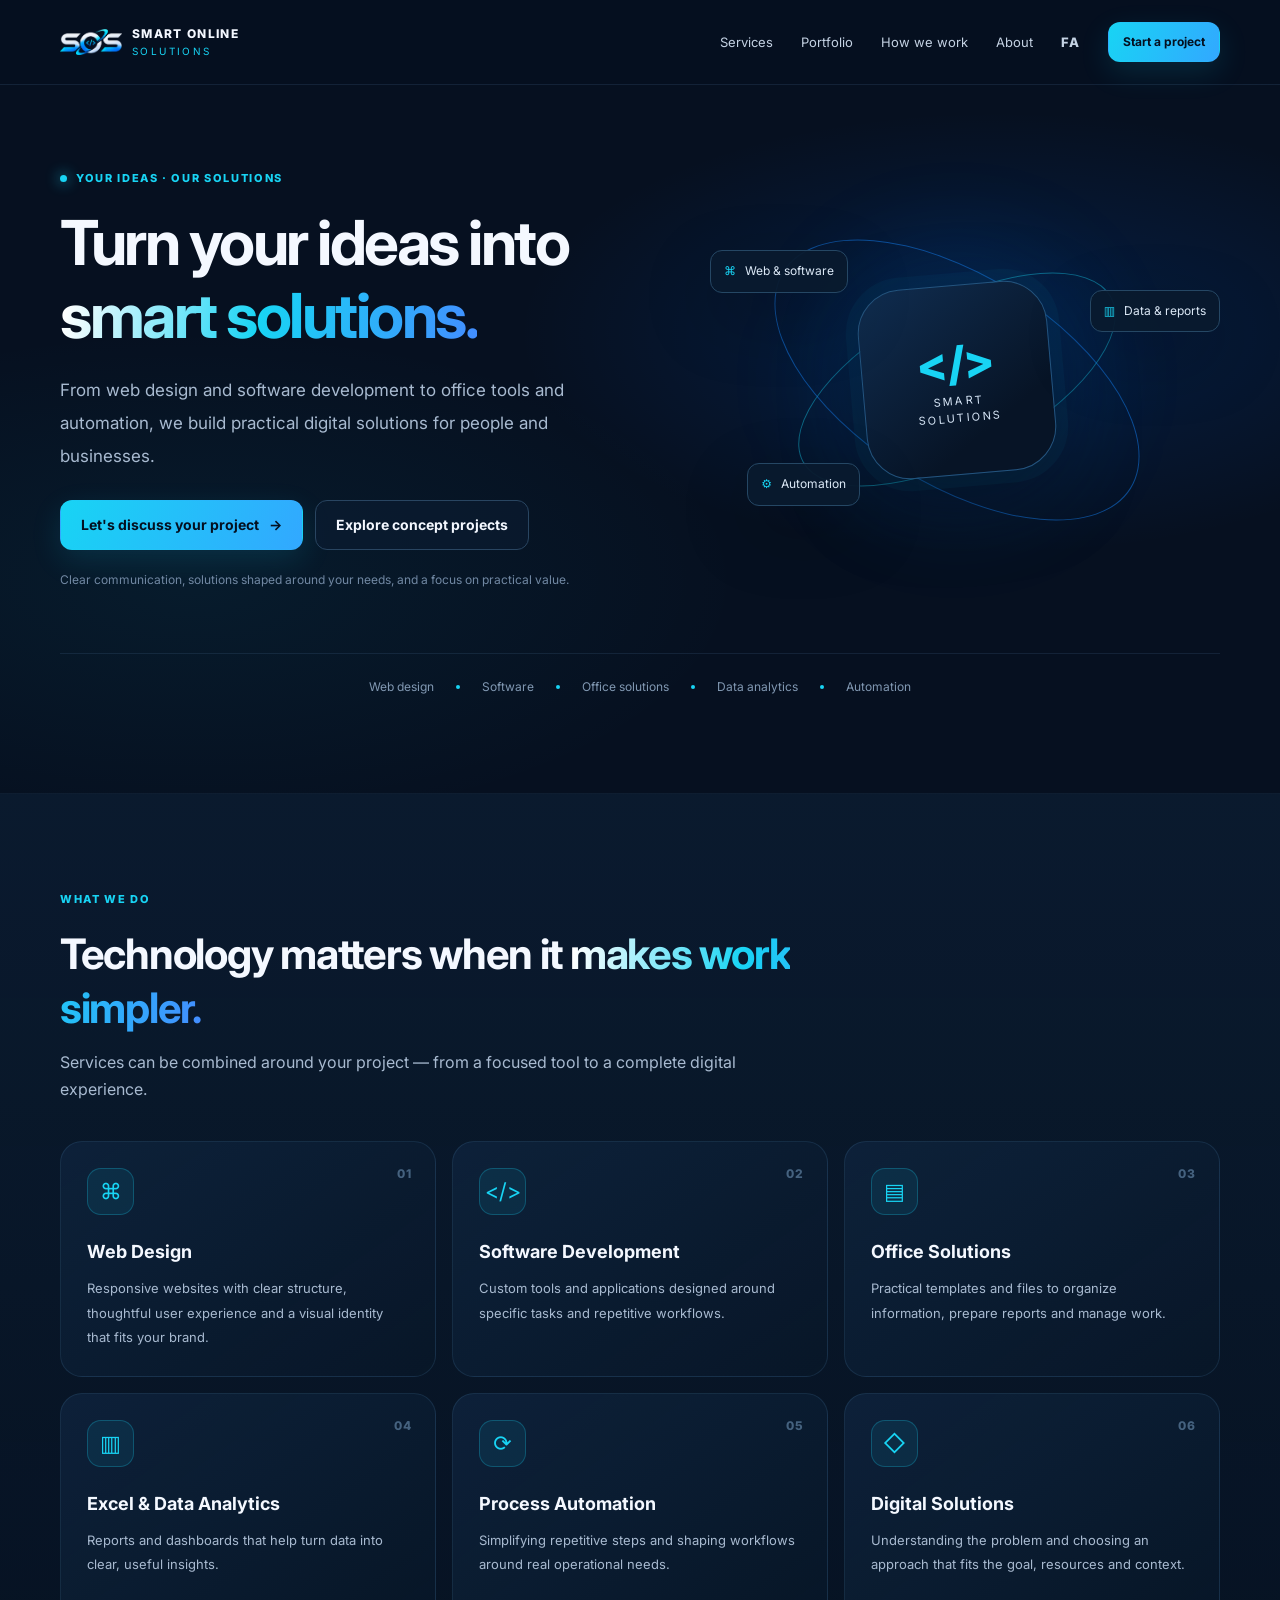
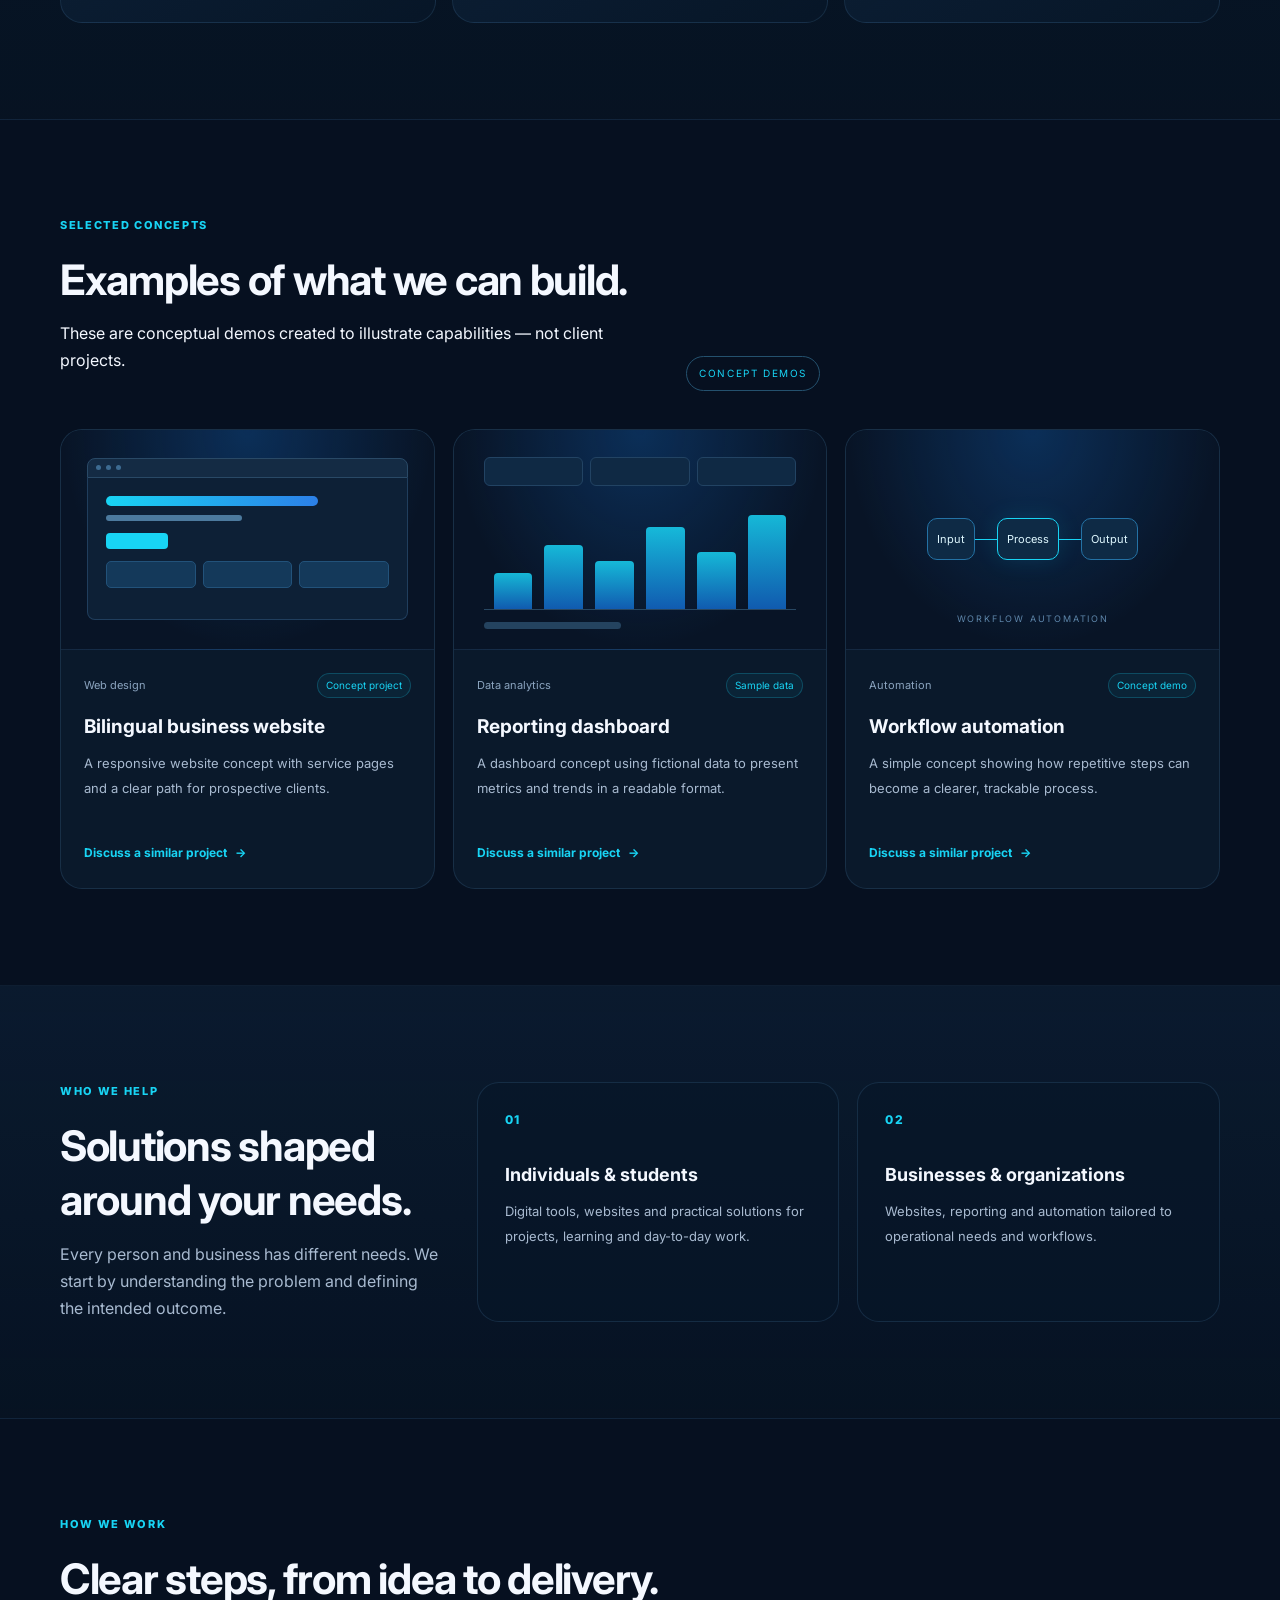
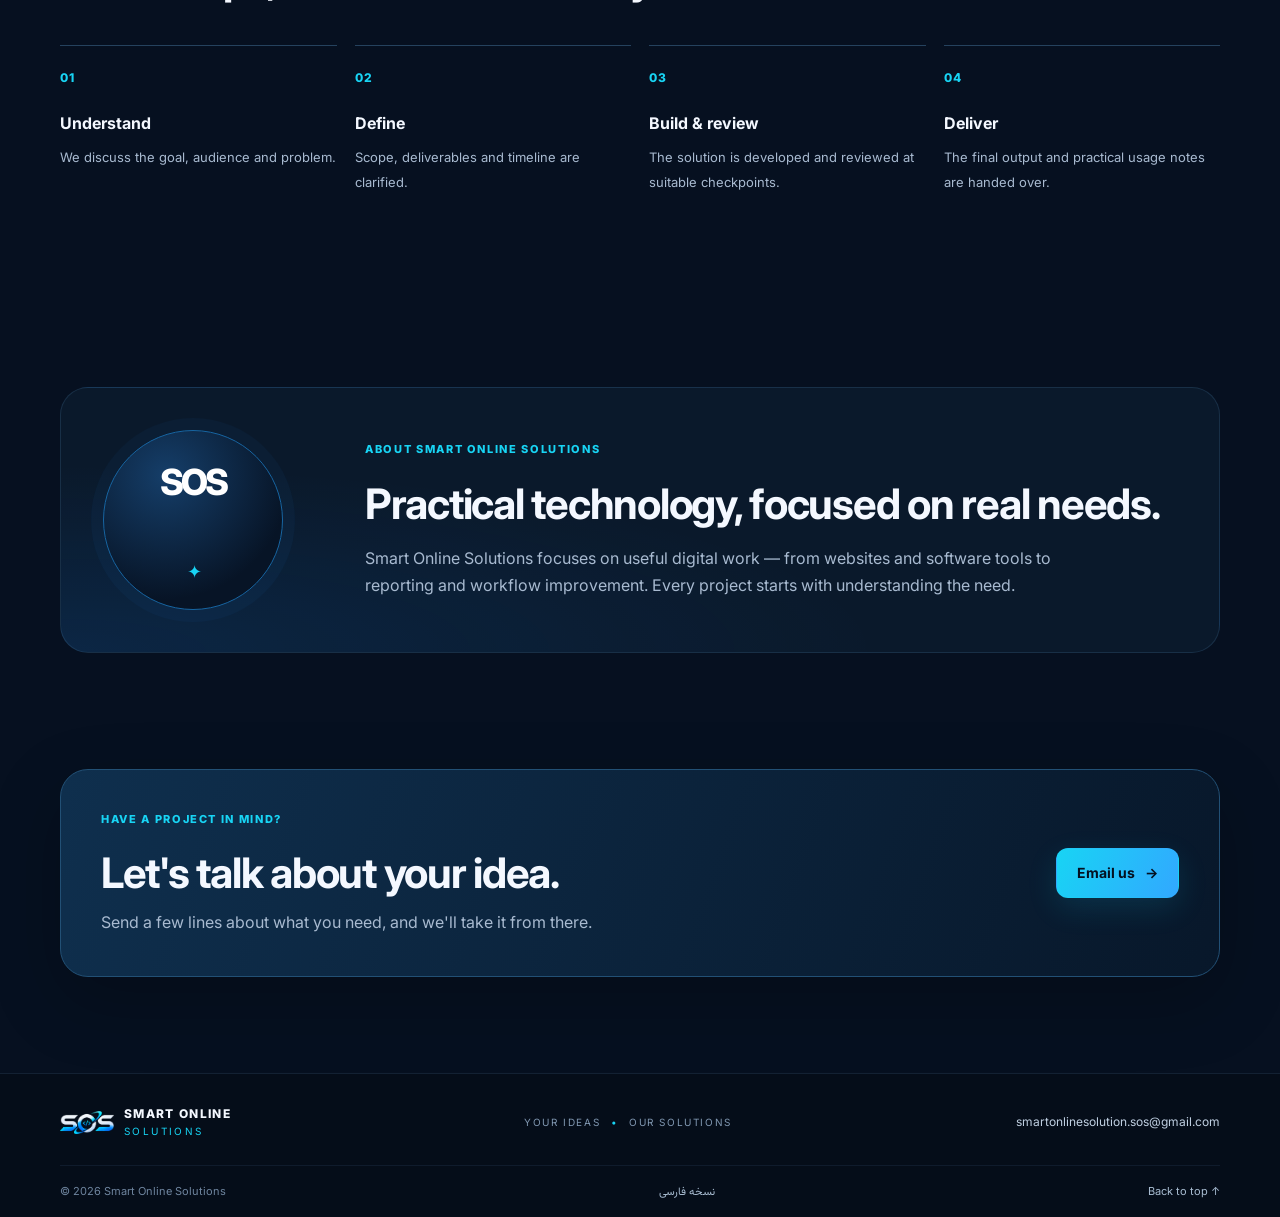
==== en/index.html @ 4737235e "Add SOS bilingual website" ====
<!doctype html>
<html lang="en" dir="ltr">
<head>
  <meta charset="utf-8">
  <meta name="viewport" content="width=device-width, initial-scale=1">
  <meta name="theme-color" content="#061020">
  <meta name="description" content="Practical digital solutions for individuals and businesses — web design, software, data reporting and automation.">
  <title>Smart Online Solutions | Practical Digital Solutions</title>
  <link rel="icon" href="../assets/icons/favicon.svg" type="image/svg+xml">
  <link rel="stylesheet" href="../css/main.css">
  <script src="../js/main.js" defer></script>
</head>
<body>
  <a class="skip-link" href="#main">Skip to main content</a>
  <header class="site-header"><div class="container nav-wrap">
    <a class="brand" href="./" aria-label="SOS home"><img src="../assets/images/sos-logo.png" alt="Smart Online Solutions logo"><span class="brand-copy"><strong>SMART ONLINE</strong><small>SOLUTIONS</small></span></a>
    <button class="menu-toggle" type="button" aria-expanded="false" aria-controls="primary-nav"><span class="menu-icon" aria-hidden="true">☰</span><span class="sr-only">Open menu</span></button>
    <nav class="primary-nav" id="primary-nav" aria-label="Main navigation"><a href="#services">Services</a><a href="#portfolio">Portfolio</a><a href="#process">How we work</a><a href="#about">About</a><a class="language-link" href="../fa/" lang="fa" dir="rtl">FA</a><a class="button button-small button-primary" href="#contact">Start a project</a></nav>
  </div></header>
  <main id="main">
    <section class="hero section-space"><div class="container hero-grid"><div class="hero-copy"><p class="eyebrow"><span class="status-dot"></span> YOUR IDEAS · OUR SOLUTIONS</p><h1>Turn your ideas into <span class="gradient-text">smart solutions.</span></h1><p class="hero-lead">From web design and software development to office tools and automation, we build practical digital solutions for people and businesses.</p><div class="hero-actions"><a class="button button-primary" href="#contact">Let's discuss your project <span aria-hidden="true">→</span></a><a class="button button-secondary" href="#portfolio">Explore concept projects</a></div><p class="hero-footnote">Clear communication, solutions shaped around your needs, and a focus on practical value.</p></div><div class="hero-visual" aria-label="Abstract technology graphic"><div class="orbit orbit-one"></div><div class="orbit orbit-two"></div><div class="visual-core"><span class="code-mark">&lt;/&gt;</span><span class="core-caption">SMART<br> SOLUTIONS</span></div><span class="floating-chip chip-web"><span>⌘</span> Web & software</span><span class="floating-chip chip-data"><span>▥</span> Data & reports</span><span class="floating-chip chip-auto"><span>⚙</span> Automation</span></div></div><div class="container trust-strip"><span>Web design</span><i></i><span>Software</span><i></i><span>Office solutions</span><i></i><span>Data analytics</span><i></i><span>Automation</span></div></section>
    <section class="section-space section-muted" id="services"><div class="container"><div class="section-heading"><p class="eyebrow">What we do</p><h2>Technology matters when it <span class="gradient-text">makes work simpler.</span></h2><p>Services can be combined around your project — from a focused tool to a complete digital experience.</p></div><div class="service-grid">
      <article class="service-card"><span class="service-icon">⌘</span><h3>Web Design</h3><p>Responsive websites with clear structure, thoughtful user experience and a visual identity that fits your brand.</p><span class="card-index">01</span></article>
      <article class="service-card"><span class="service-icon">&lt;/&gt;</span><h3>Software Development</h3><p>Custom tools and applications designed around specific tasks and repetitive workflows.</p><span class="card-index">02</span></article>
      <article class="service-card"><span class="service-icon">▤</span><h3>Office Solutions</h3><p>Practical templates and files to organize information, prepare reports and manage work.</p><span class="card-index">03</span></article>
      <article class="service-card"><span class="service-icon">▥</span><h3>Excel & Data Analytics</h3><p>Reports and dashboards that help turn data into clear, useful insights.</p><span class="card-index">04</span></article>
      <article class="service-card"><span class="service-icon">⟳</span><h3>Process Automation</h3><p>Simplifying repetitive steps and shaping workflows around real operational needs.</p><span class="card-index">05</span></article>
      <article class="service-card"><span class="service-icon">◇</span><h3>Digital Solutions</h3><p>Understanding the problem and choosing an approach that fits the goal, resources and context.</p><span class="card-index">06</span></article>
    </div></div></section>
    <section class="section-space" id="portfolio"><div class="container"><div class="section-heading heading-row"><div><p class="eyebrow">Selected concepts</p><h2>Examples of what we can build.</h2><p>These are conceptual demos created to illustrate capabilities — not client projects.</p></div><span class="demo-label">CONCEPT DEMOS</span></div><div class="portfolio-grid">
      <article class="project-card"><div class="project-art art-web"><div class="browser-bar"><b></b><b></b><b></b></div><div class="mock-layout"><span class="mock-line wide"></span><span class="mock-line"></span><div class="mock-button"></div><div class="mock-panels"><i></i><i></i><i></i></div></div></div><div class="project-info"><div class="project-meta"><span>Web design</span><span class="demo-pill">Concept project</span></div><h3>Bilingual business website</h3><p>A responsive website concept with service pages and a clear path for prospective clients.</p><a href="#contact" class="text-link">Discuss a similar project <span aria-hidden="true">→</span></a></div></article>
      <article class="project-card"><div class="project-art art-data"><div class="chart-top"><span></span><span></span><span></span></div><div class="chart-bars"><i style="height:36%"></i><i style="height:64%"></i><i style="height:48%"></i><i style="height:82%"></i><i style="height:57%"></i><i style="height:95%"></i></div><div class="chart-footer"></div></div><div class="project-info"><div class="project-meta"><span>Data analytics</span><span class="demo-pill">Sample data</span></div><h3>Reporting dashboard</h3><p>A dashboard concept using fictional data to present metrics and trends in a readable format.</p><a href="#contact" class="text-link">Discuss a similar project <span aria-hidden="true">→</span></a></div></article>
      <article class="project-card"><div class="project-art art-automation"><div class="flow-node node-a">Input</div><div class="flow-connector"></div><div class="flow-node node-b">Process</div><div class="flow-connector"></div><div class="flow-node node-c">Output</div><div class="flow-caption">WORKFLOW AUTOMATION</div></div><div class="project-info"><div class="project-meta"><span>Automation</span><span class="demo-pill">Concept demo</span></div><h3>Workflow automation</h3><p>A simple concept showing how repetitive steps can become a clearer, trackable process.</p><a href="#contact" class="text-link">Discuss a similar project <span aria-hidden="true">→</span></a></div></article>
    </div></div></section>
    <section class="section-space section-muted" id="audience"><div class="container audience-grid"><div><p class="eyebrow">Who we help</p><h2>Solutions shaped around your needs.</h2><p class="muted-copy">Every person and business has different needs. We start by understanding the problem and defining the intended outcome.</p></div><div class="audience-card"><span class="audience-number">01</span><h3>Individuals & students</h3><p>Digital tools, websites and practical solutions for projects, learning and day-to-day work.</p></div><div class="audience-card"><span class="audience-number">02</span><h3>Businesses & organizations</h3><p>Websites, reporting and automation tailored to operational needs and workflows.</p></div></div></section>
    <section class="section-space" id="process"><div class="container"><div class="section-heading"><p class="eyebrow">How we work</p><h2>Clear steps, from idea to delivery.</h2></div><div class="process-grid"><article><span>01</span><h3>Understand</h3><p>We discuss the goal, audience and problem.</p></article><article><span>02</span><h3>Define</h3><p>Scope, deliverables and timeline are clarified.</p></article><article><span>03</span><h3>Build & review</h3><p>The solution is developed and reviewed at suitable checkpoints.</p></article><article><span>04</span><h3>Deliver</h3><p>The final output and practical usage notes are handed over.</p></article></div></div></section>
    <section class="section-space about-section" id="about"><div class="container about-panel"><div class="about-mark">SOS<span>✦</span></div><div><p class="eyebrow">About Smart Online Solutions</p><h2>Practical technology, focused on real needs.</h2><p>Smart Online Solutions focuses on useful digital work — from websites and software tools to reporting and workflow improvement. Every project starts with understanding the need.</p></div></div></section>
    <section class="section-space contact-section" id="contact"><div class="container contact-panel"><div><p class="eyebrow">Have a project in mind?</p><h2>Let's talk about your idea.</h2><p>Send a few lines about what you need, and we'll take it from there.</p></div><a class="button button-primary" href="mailto:smartonlinesolution.sos@gmail.com?subject=Project%20Inquiry%20-%20Smart%20Online%20Solutions">Email us <span aria-hidden="true">→</span></a></div></section>
  </main>
  <footer class="site-footer"><div class="container footer-main"><a class="brand footer-brand" href="./"><img src="../assets/images/sos-logo.png" alt=""><span class="brand-copy"><strong>SMART ONLINE</strong><small>SOLUTIONS</small></span></a><p>YOUR IDEAS <span>•</span> OUR SOLUTIONS</p><a href="mailto:smartonlinesolution.sos@gmail.com">smartonlinesolution.sos@gmail.com</a></div><div class="container footer-bottom"><span>© <span data-year></span> Smart Online Solutions</span><a href="../fa/" lang="fa" dir="rtl">نسخه فارسی</a><a href="#main">Back to top ↑</a></div></footer>
</body>
</html>
---- css/main.css ----
@import url('https://fonts.googleapis.com/css2?family=Inter:wght@400;500;600;700;800&family=Vazirmatn:wght@400;500;600;700;800&display=swap');

:root{color-scheme:dark;--bg:#061020;--bg-soft:#09172a;--panel:#0b1c32;--panel-2:#0e223b;--line:#1c3551;--text:#f4f8ff;--muted:#a8bad0;--blue:#1687ff;--cyan:#18d4f4;--radius:22px;--container:1160px;--shadow:0 24px 70px rgba(0,0,0,.22)}
*{box-sizing:border-box}html{scroll-behavior:smooth;scroll-padding-top:92px}body{margin:0;background:var(--bg);color:var(--text);font-family:Inter,Vazirmatn,system-ui,-apple-system,BlinkMacSystemFont,"Segoe UI",sans-serif;line-height:1.7}html[lang="fa"] body,body:lang(fa){font-family:Vazirmatn,Inter,system-ui,sans-serif}a{color:inherit;text-decoration:none}button,a{-webkit-tap-highlight-color:transparent}button{font:inherit}.container{width:min(var(--container),calc(100% - 44px));margin-inline:auto}.section-space{padding-block:96px}.section-muted{background:linear-gradient(180deg,rgba(12,31,53,.68),rgba(7,20,36,.58));border-block:1px solid rgba(65,111,153,.12)}.skip-link{position:absolute;top:-100px;inset-inline-start:12px;background:var(--cyan);color:#061020;padding:10px 14px;border-radius:8px;z-index:99}.skip-link:focus{top:12px}.sr-only{position:absolute;width:1px;height:1px;padding:0;margin:-1px;overflow:hidden;clip:rect(0,0,0,0);white-space:nowrap;border:0}
.site-header{position:sticky;top:0;z-index:50;background:rgba(6,16,32,.86);backdrop-filter:blur(18px);border-bottom:1px solid rgba(100,149,196,.15)}.nav-wrap{min-height:84px;display:flex;align-items:center;justify-content:space-between;gap:24px}.brand{display:flex;align-items:center;gap:10px;min-width:180px}.brand img{width:62px;height:42px;object-fit:contain}.brand-copy{display:flex;flex-direction:column;line-height:1.2;letter-spacing:.11em;font-size:12px}.brand-copy strong{font-weight:800}.brand-copy small{color:var(--cyan);font-size:10px;letter-spacing:.24em;margin-top:4px}.primary-nav{display:flex;align-items:center;gap:clamp(14px,2.2vw,28px);font-size:13px;color:#c4d2e3}.primary-nav>a:not(.button):hover,.footer-bottom a:hover{color:var(--cyan)}.language-link{font-weight:800;letter-spacing:.08em}.menu-toggle{display:none;background:transparent;color:var(--cyan);border:1px solid var(--line);border-radius:10px;padding:8px 12px;cursor:pointer}.button{display:inline-flex;align-items:center;justify-content:center;gap:10px;min-height:48px;padding:12px 20px;border-radius:12px;font-weight:700;font-size:14px;border:1px solid transparent;transition:transform .2s ease,border-color .2s ease,background .2s ease;cursor:pointer}.button:hover{transform:translateY(-2px)}.button-primary{background:linear-gradient(115deg,var(--cyan),#32a8ff);color:#041020;box-shadow:0 10px 30px rgba(24,212,244,.13)}.button-secondary{border-color:#294561;background:rgba(11,28,50,.58);color:var(--text)}.button-secondary:hover{border-color:var(--cyan)}.button-small{min-height:39px;padding:9px 14px;font-size:12px}
.hero{position:relative;overflow:hidden;padding-top:84px;background:radial-gradient(ellipse at 78% 35%,rgba(0,105,255,.16),transparent 34%),radial-gradient(ellipse at 15% 70%,rgba(24,212,244,.06),transparent 36%)}.hero-grid{display:grid;grid-template-columns:1.05fr .95fr;align-items:center;gap:54px;min-height:420px}.hero-copy{position:relative;z-index:2}.eyebrow{display:flex;align-items:center;gap:9px;color:var(--cyan);font-size:11px;font-weight:800;letter-spacing:.15em;text-transform:uppercase;margin:0 0 18px}.status-dot{width:7px;height:7px;border-radius:50%;background:var(--cyan);box-shadow:0 0 14px var(--cyan)}h1,h2,h3,p{margin-top:0}h1{font-size:clamp(36px,5vw,62px);line-height:1.18;letter-spacing:-.04em;margin-bottom:22px;max-width:720px}html[lang="fa"] h1,html[lang="fa"] h2,html[lang="fa"] h3{letter-spacing:0;line-height:1.5}.gradient-text{background:linear-gradient(100deg,#fff 2%,var(--cyan) 48%,#438dff 100%);-webkit-background-clip:text;background-clip:text;color:transparent}.hero-lead{font-size:17px;line-height:1.95;color:var(--muted);max-width:610px;margin-bottom:27px}.hero-actions{display:flex;flex-wrap:wrap;gap:12px}.hero-footnote{font-size:12px;color:#7188a3;margin:20px 0 0}.hero-visual{min-height:360px;position:relative;display:grid;place-items:center;isolation:isolate}.hero-visual:before{content:"";position:absolute;width:270px;height:270px;border-radius:50%;background:rgba(0,124,255,.12);filter:blur(45px);z-index:-1}.orbit{position:absolute;border:1px solid rgba(24,212,244,.42);border-radius:50%;transform:rotate(-28deg)}.orbit-one{width:350px;height:155px}.orbit-two{width:410px;height:210px;transform:rotate(32deg);border-color:rgba(22,135,255,.48)}.visual-core{width:190px;height:190px;border-radius:44px;display:flex;flex-direction:column;align-items:center;justify-content:center;background:linear-gradient(145deg,#102d50,#071426 72%);border:1px solid #24547d;box-shadow:0 0 0 12px rgba(24,212,244,.035),0 25px 80px rgba(0,0,0,.4);transform:rotate(-5deg)}.code-mark{font-size:46px;font-weight:800;color:var(--cyan);line-height:1.3}.core-caption{font-size:11px;text-align:center;letter-spacing:.22em;color:#d8e7f8;line-height:1.5}.floating-chip{position:absolute;padding:10px 13px;background:rgba(9,26,46,.94);border:1px solid #254764;border-radius:12px;color:#dce9f7;font-size:12px;box-shadow:var(--shadow)}.floating-chip span{color:var(--cyan);margin-inline-end:6px}.chip-web{top:14%;inset-inline-start:3%}.chip-data{top:25%;inset-inline-end:0}.chip-auto{bottom:15%;inset-inline-start:10%}.trust-strip{display:flex;align-items:center;justify-content:center;gap:22px;flex-wrap:wrap;margin-top:62px;padding-top:23px;border-top:1px solid rgba(89,132,176,.16);color:#8198b2;font-size:12px}.trust-strip i{width:4px;height:4px;border-radius:50%;background:var(--cyan)}
.section-heading{max-width:760px;margin-bottom:38px}.section-heading h2,.audience-grid h2,.about-panel h2,.contact-panel h2{font-size:clamp(27px,3.5vw,42px);line-height:1.3;letter-spacing:-.03em;margin-bottom:13px}.section-heading>p:not(.eyebrow),.muted-copy{color:var(--muted);max-width:680px;margin-bottom:0}.heading-row{display:flex;justify-content:space-between;align-items:end;gap:24px}.demo-label{font-size:10px;letter-spacing:.16em;color:var(--cyan);border:1px solid #24516e;border-radius:99px;padding:8px 12px;white-space:nowrap}.service-grid{display:grid;grid-template-columns:repeat(3,minmax(0,1fr));gap:16px}.service-card{position:relative;min-height:230px;padding:26px;background:linear-gradient(145deg,rgba(14,34,59,.92),rgba(8,23,40,.86));border:1px solid rgba(65,111,153,.23);border-radius:var(--radius);overflow:hidden;transition:transform .2s ease,border-color .2s ease}.service-card:hover,.project-card:hover{transform:translateY(-4px);border-color:rgba(24,212,244,.52)}.service-icon{display:grid;place-items:center;width:47px;height:47px;border-radius:14px;background:rgba(24,212,244,.08);border:1px solid rgba(24,212,244,.25);color:var(--cyan);font-size:22px;margin-bottom:22px}.service-card h3,.project-info h3,.audience-card h3,.process-grid h3{font-size:18px;margin-bottom:8px}.service-card p,.project-info p,.audience-card p,.process-grid p{color:var(--muted);font-size:13px;line-height:1.9;margin-bottom:0}.card-index{position:absolute;top:22px;inset-inline-end:23px;color:#45627f;font-size:12px;font-weight:800;letter-spacing:.1em}
.portfolio-grid{display:grid;grid-template-columns:repeat(3,minmax(0,1fr));gap:18px}.project-card{overflow:hidden;border-radius:var(--radius);background:#0a192b;border:1px solid rgba(65,111,153,.25);transition:transform .2s ease,border-color .2s ease}.project-art{height:220px;position:relative;overflow:hidden;background:radial-gradient(ellipse at 50% 0%,rgba(22,135,255,.23),transparent 70%),#081426;border-bottom:1px solid rgba(65,111,153,.22)}.art-web{padding:28px 26px}.browser-bar{height:20px;background:#142b44;border:1px solid #294966;border-radius:8px 8px 0 0;display:flex;align-items:center;gap:5px;padding-inline:8px}.browser-bar b{width:5px;height:5px;background:#3d6b91;border-radius:50%}.mock-layout{padding:18px;background:#0d2036;border:1px solid #203e5d;border-top:0;border-radius:0 0 8px 8px;height:142px}.mock-line{display:block;width:48%;height:6px;background:#4c7a9e;border-radius:8px;margin-bottom:9px}.mock-line.wide{width:75%;height:10px;background:linear-gradient(90deg,var(--cyan),#2c80e8)}.mock-button{width:62px;height:16px;border-radius:4px;background:var(--cyan);margin-top:12px}.mock-panels{display:flex;gap:7px;margin-top:12px}.mock-panels i{height:27px;flex:1;background:#14395a;border:1px solid #22527a;border-radius:5px}.art-data{padding:27px 30px}.chart-top{display:flex;gap:7px}.chart-top span{height:29px;flex:1;border-radius:6px;border:1px solid #224363;background:#0f2944}.chart-bars{height:112px;display:flex;align-items:end;gap:12px;border-bottom:1px solid #284762;padding:12px 10px 0;margin-top:12px}.chart-bars i{flex:1;min-width:8px;border-radius:4px 4px 0 0;background:linear-gradient(180deg,var(--cyan),#1267c7);opacity:.85}.chart-footer{height:7px;width:44%;background:#24435f;border-radius:5px;margin-top:12px}.art-automation{display:flex;align-items:center;justify-content:center;padding:20px;gap:0}.flow-node{position:relative;z-index:1;border:1px solid #2472a5;background:#0e2a45;color:#dff8ff;border-radius:10px;padding:11px 9px;font-size:11px}.node-b{border-color:var(--cyan);box-shadow:0 0 25px rgba(24,212,244,.12)}.flow-connector{height:1px;width:22px;background:var(--cyan)}.flow-caption{position:absolute;bottom:22px;left:0;right:0;text-align:center;font-size:9px;letter-spacing:.2em;color:#5e86aa}.project-info{padding:23px}.project-meta{display:flex;align-items:center;justify-content:space-between;gap:8px;flex-wrap:wrap;color:#8ba4bf;font-size:11px;margin-bottom:13px}.demo-pill{color:var(--cyan);border:1px solid rgba(24,212,244,.22);background:rgba(24,212,244,.06);border-radius:99px;padding:3px 8px;font-size:10px}.project-info h3{font-size:19px}.project-info p{min-height:74px}.text-link{display:inline-flex;align-items:center;gap:8px;color:var(--cyan);font-size:12px;font-weight:700;margin-top:18px}.text-link:hover{color:white}
.audience-grid{display:grid;grid-template-columns:1.1fr 1fr 1fr;gap:18px;align-items:stretch}.audience-grid>div:first-child{padding-inline-end:20px}.audience-card{padding:27px;border:1px solid rgba(65,111,153,.25);border-radius:var(--radius);background:rgba(8,23,40,.6)}.audience-number{color:var(--cyan);font-size:12px;font-weight:800;letter-spacing:.12em;display:block;margin-bottom:30px}.process-grid{display:grid;grid-template-columns:repeat(4,minmax(0,1fr));gap:18px}.process-grid article{border-top:1px solid #25425e;padding-top:22px}.process-grid article>span{color:var(--cyan);font-size:12px;font-weight:800;letter-spacing:.1em;display:block;margin-bottom:22px}.process-grid h3{font-size:16px}.about-panel{display:grid;grid-template-columns:220px 1fr;align-items:center;gap:42px;padding:42px;border:1px solid rgba(65,111,153,.25);border-radius:28px;background:radial-gradient(ellipse at 0% 100%,rgba(22,135,255,.12),transparent 50%),#0a192b}.about-mark{display:grid;place-items:center;width:180px;height:180px;border-radius:50%;border:1px solid #1765a2;background:radial-gradient(circle at 35% 25%,#153e69,#071426 70%);font-size:36px;font-weight:800;letter-spacing:-.08em;color:white;box-shadow:0 0 0 12px rgba(22,135,255,.045)}.about-mark span{color:var(--cyan);font-size:18px;vertical-align:top}.about-panel p:last-child{color:var(--muted);max-width:740px;margin-bottom:0}.contact-section{padding-top:20px}.contact-panel{display:flex;align-items:center;justify-content:space-between;gap:30px;padding:40px;border-radius:28px;background:linear-gradient(110deg,rgba(15,48,78,.98),rgba(8,24,42,.98));border:1px solid #225075;box-shadow:var(--shadow)}.contact-panel h2{margin-bottom:8px}.contact-panel p:last-child{color:var(--muted);margin-bottom:0}.site-footer{border-top:1px solid rgba(89,132,176,.17);padding-top:30px;background:#050d19}.footer-main,.footer-bottom{display:flex;align-items:center;justify-content:space-between;gap:20px}.footer-main{padding-bottom:25px}.footer-brand img{width:54px;height:36px}.footer-main>p{font-size:10px;letter-spacing:.16em;color:#8198b2;margin:0}.footer-main>p span{color:var(--cyan);padding-inline:6px}.footer-main>a:last-child{font-size:12px;color:#c0d0e2}.footer-bottom{border-top:1px solid rgba(89,132,176,.12);padding-block:16px;color:#6f859f;font-size:11px}.footer-bottom a{color:#a9bdd2}.language-gate{min-height:100vh;display:grid;place-items:center;background:radial-gradient(ellipse at 50% 25%,rgba(0,102,255,.17),transparent 40%),var(--bg);padding:30px}.gate-shell{width:min(620px,100%);text-align:center}.gate-logo{width:min(430px,90%);height:auto;object-fit:contain}.gate-shell .eyebrow{justify-content:center;margin-top:24px}.gate-shell h1{font-size:clamp(32px,5vw,48px);margin-inline:auto}.gate-intro{color:var(--muted);max-width:500px;margin:0 auto 28px}.language-options{display:flex;justify-content:center;gap:12px;flex-wrap:wrap}.small-note{margin-top:40px;font-size:11px;color:#6f859f}
@media(max-width:900px){.primary-nav{gap:14px}.primary-nav>a:not(.button){font-size:12px}.hero-grid{gap:24px}.hero-visual{transform:scale(.92)}.service-grid,.portfolio-grid{grid-template-columns:repeat(2,minmax(0,1fr))}.audience-grid{grid-template-columns:1fr 1fr}.audience-grid>div:first-child{grid-column:1/-1}.process-grid{grid-template-columns:repeat(2,minmax(0,1fr))}}
@media(max-width:720px){.container{width:min(var(--container),calc(100% - 32px))}.section-space{padding-block:68px}.nav-wrap{min-height:72px}.brand img{width:52px;height:36px}.brand-copy{font-size:10px}.menu-toggle{display:block}.primary-nav{display:none;position:absolute;top:calc(100% + 1px);inset-inline:0;flex-direction:column;align-items:stretch;gap:0;padding:10px 16px 18px;background:rgba(6,16,32,.98);border-bottom:1px solid var(--line)}.primary-nav.is-open{display:flex}.primary-nav>a:not(.button){padding:12px 8px;font-size:14px}.primary-nav .button{margin-top:8px}.hero{padding-top:60px}.hero-grid{grid-template-columns:1fr;gap:18px}.hero-copy{text-align:center}.hero-copy .eyebrow,.hero-actions{justify-content:center}.hero-lead{font-size:15px;margin-inline:auto}.hero-footnote{line-height:1.9}.hero-visual{min-height:300px;transform:scale(.9);margin-block:-5px}.orbit-one{width:300px}.orbit-two{width:340px}.trust-strip{gap:12px;margin-top:30px;font-size:10px}.heading-row{align-items:start;flex-direction:column}.service-grid,.portfolio-grid{grid-template-columns:1fr}.service-card{min-height:unset}.project-art{height:210px}.project-info p{min-height:unset}.audience-grid{grid-template-columns:1fr}.audience-grid>div:first-child{grid-column:auto;padding:0}.audience-number{margin-bottom:16px}.process-grid{grid-template-columns:1fr 1fr;gap:24px 16px}.about-panel{grid-template-columns:1fr;padding:28px;gap:24px}.about-mark{width:130px;height:130px;font-size:29px}.contact-panel{align-items:flex-start;flex-direction:column;padding:28px}.footer-main,.footer-bottom{align-items:flex-start;flex-direction:column}.footer-main>p{margin:0}.footer-bottom{gap:10px}.gate-shell h1{font-size:34px}}
@media(max-width:400px){.hero-actions{flex-direction:column}.hero-actions .button{width:100%}.process-grid{grid-template-columns:1fr}.floating-chip{font-size:10px;padding:8px 9px}.chip-data{inset-inline-end:-5px}.chip-web{inset-inline-start:-5px}}
@media(prefers-reduced-motion:reduce){html{scroll-behavior:auto}*,*::before,*::after{transition:none!important;animation:none!important}}
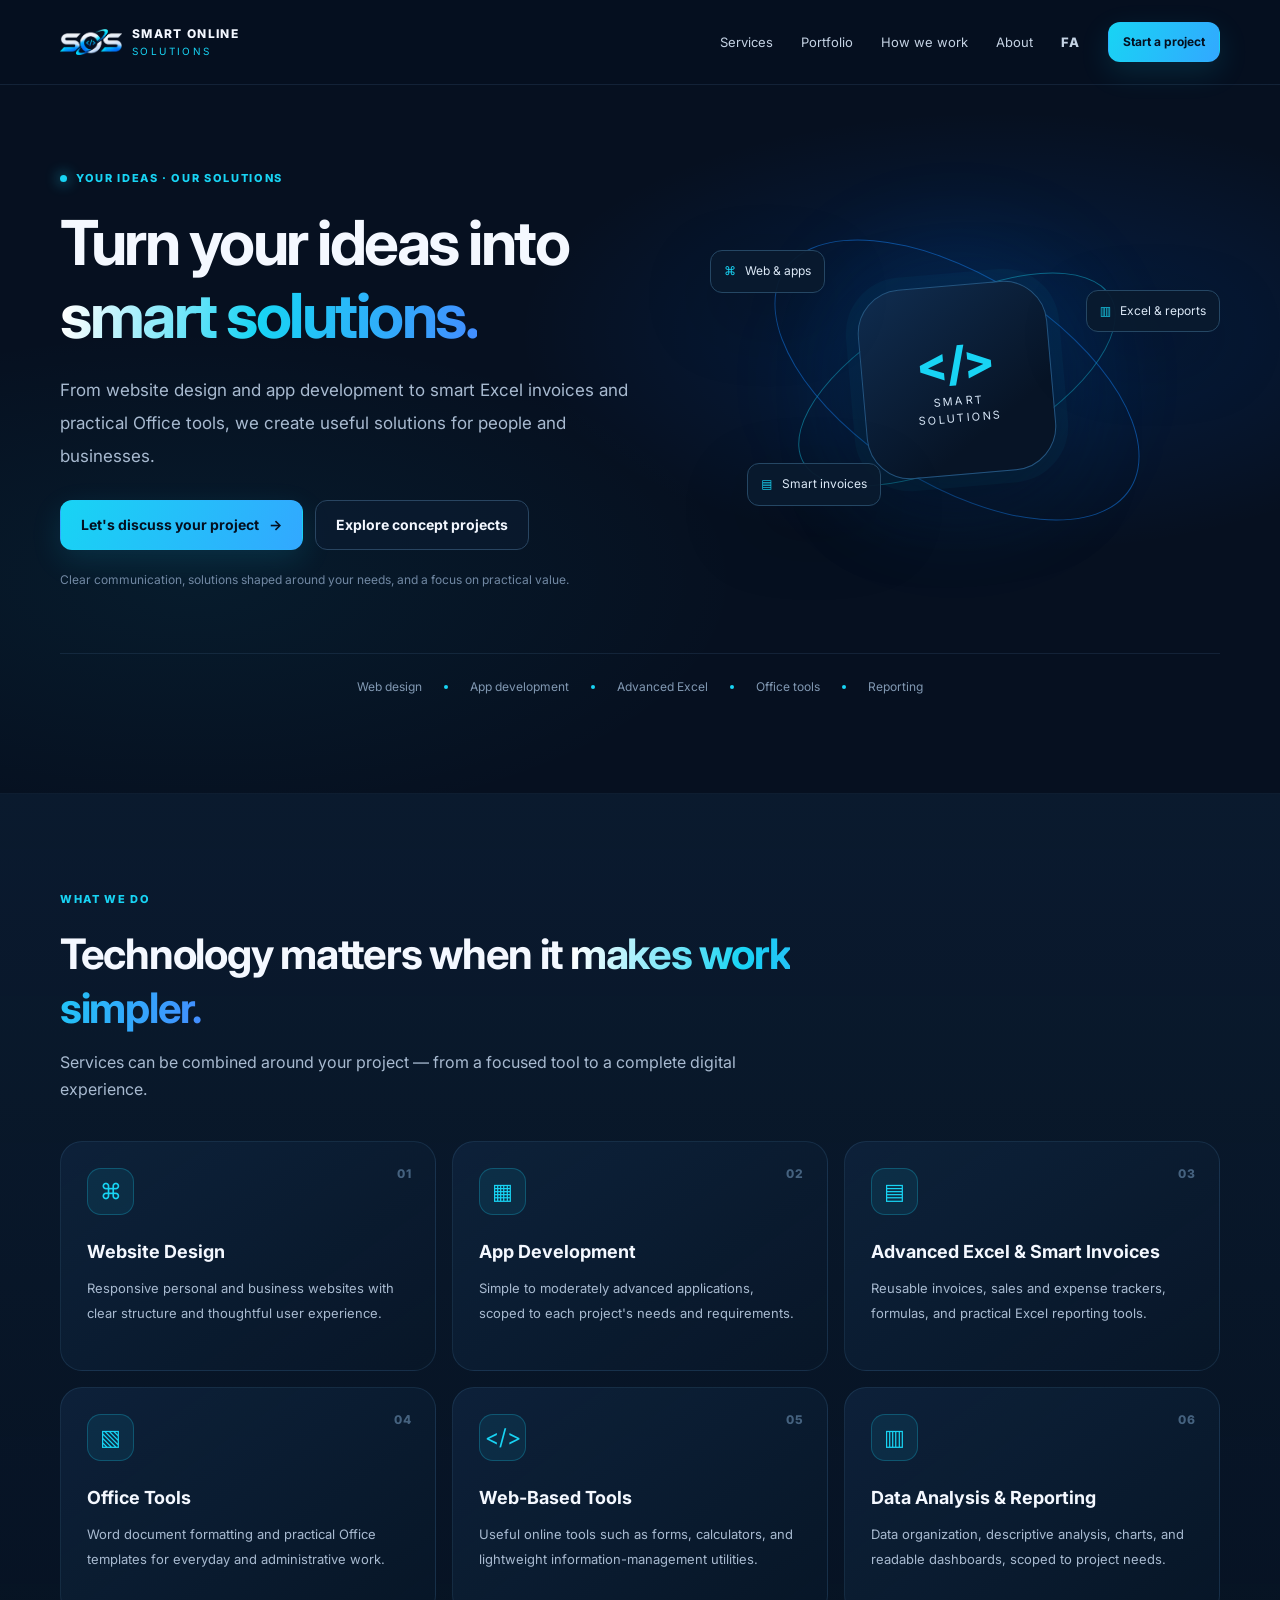
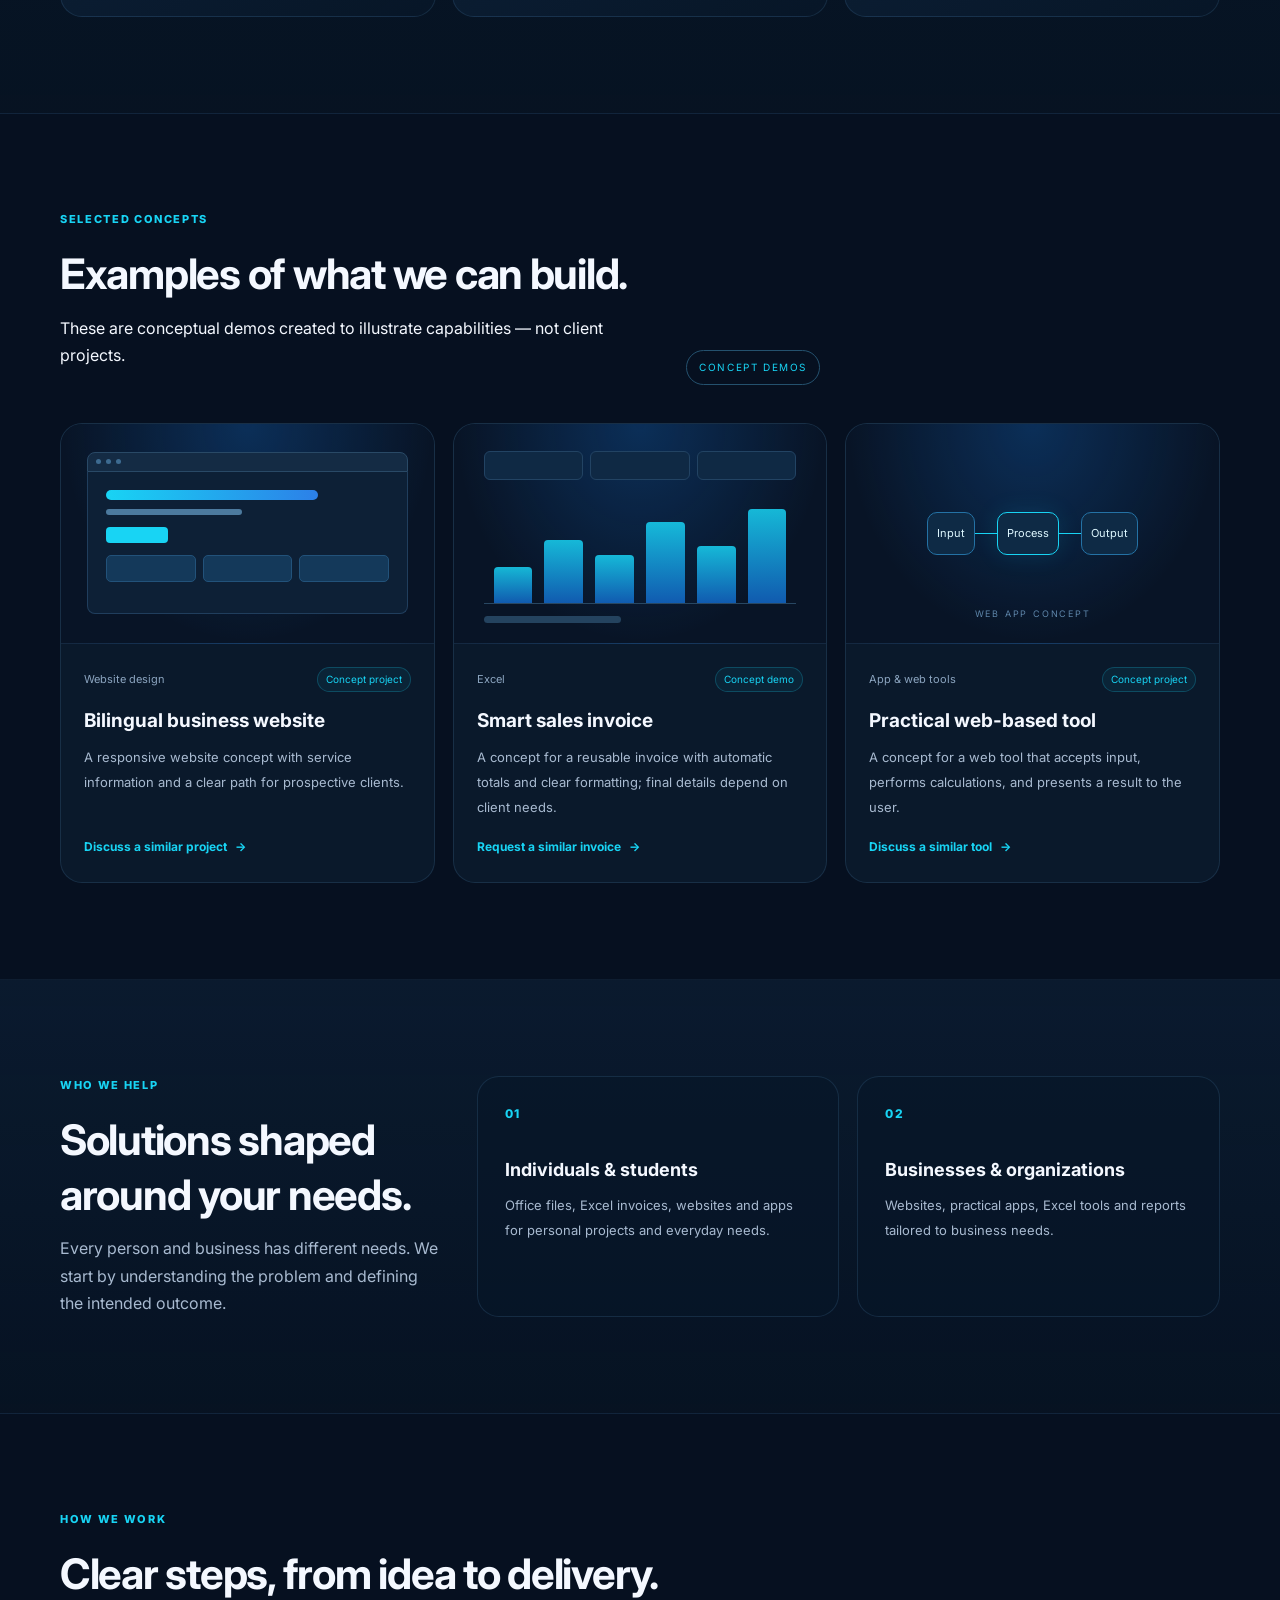
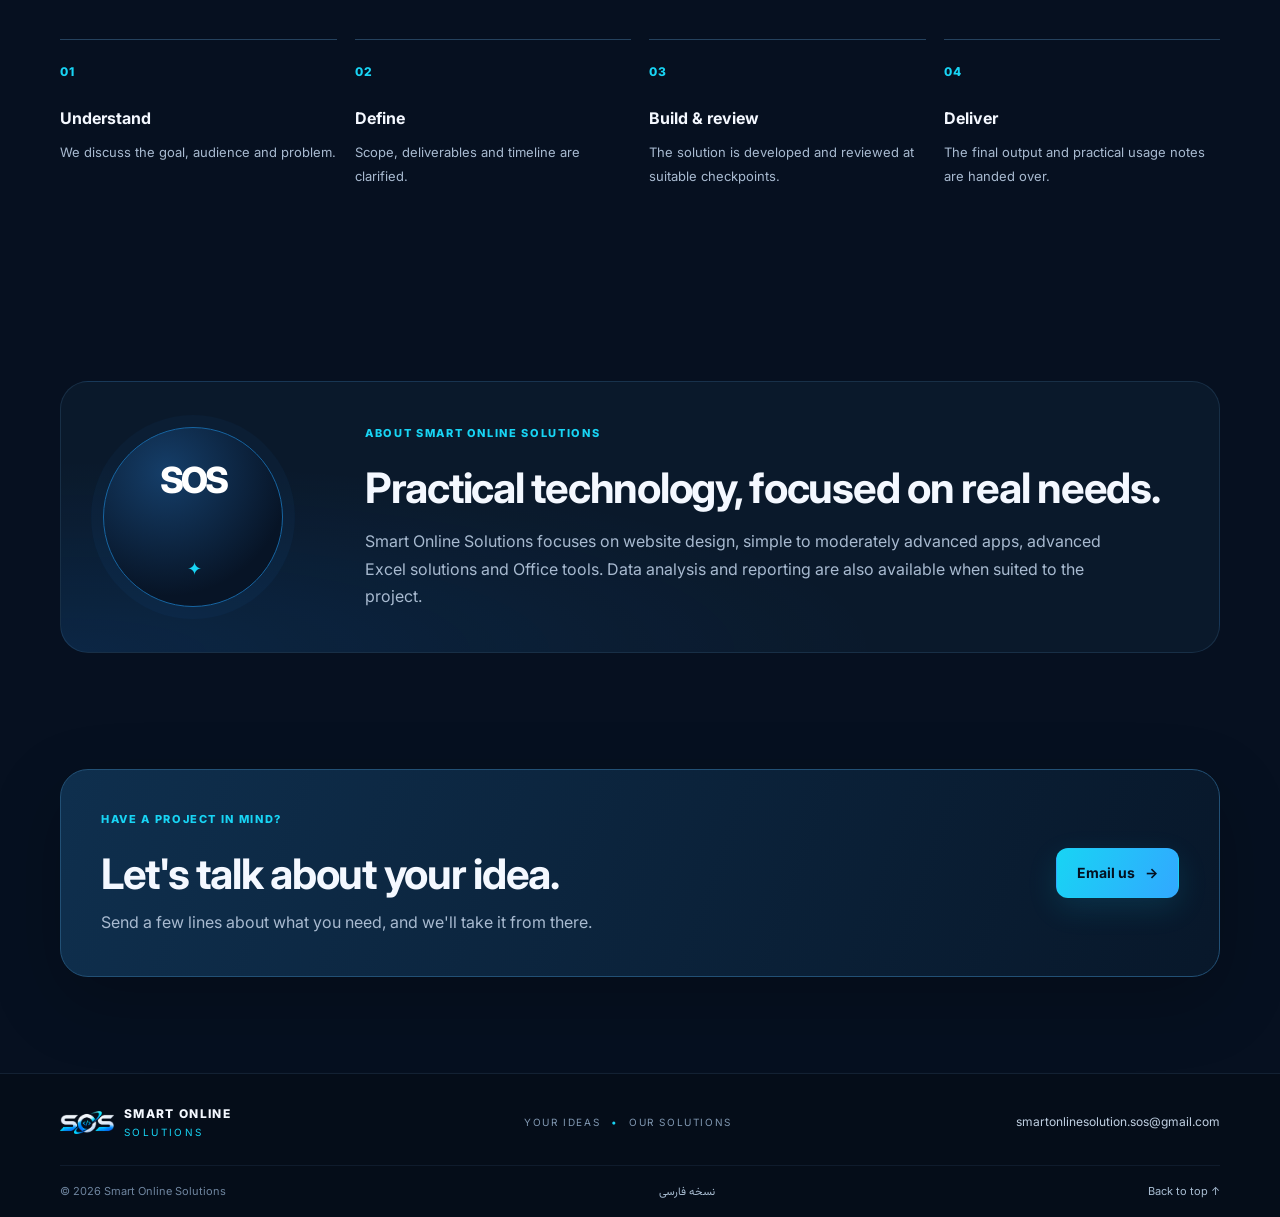
==== commit cacdf485: "Add SOS bilingual website" ====
--- a/en/index.html
+++ b/en/index.html
@@ -18,23 +18,25 @@
     <nav class="primary-nav" id="primary-nav" aria-label="Main navigation"><a href="#services">Services</a><a href="#portfolio">Portfolio</a><a href="#process">How we work</a><a href="#about">About</a><a class="language-link" href="../fa/" lang="fa" dir="rtl">FA</a><a class="button button-small button-primary" href="#contact">Start a project</a></nav>
   </div></header>
   <main id="main">
-    <section class="hero section-space"><div class="container hero-grid"><div class="hero-copy"><p class="eyebrow"><span class="status-dot"></span> YOUR IDEAS · OUR SOLUTIONS</p><h1>Turn your ideas into <span class="gradient-text">smart solutions.</span></h1><p class="hero-lead">From web design and software development to office tools and automation, we build practical digital solutions for people and businesses.</p><div class="hero-actions"><a class="button button-primary" href="#contact">Let's discuss your project <span aria-hidden="true">→</span></a><a class="button button-secondary" href="#portfolio">Explore concept projects</a></div><p class="hero-footnote">Clear communication, solutions shaped around your needs, and a focus on practical value.</p></div><div class="hero-visual" aria-label="Abstract technology graphic"><div class="orbit orbit-one"></div><div class="orbit orbit-two"></div><div class="visual-core"><span class="code-mark">&lt;/&gt;</span><span class="core-caption">SMART<br> SOLUTIONS</span></div><span class="floating-chip chip-web"><span>⌘</span> Web & software</span><span class="floating-chip chip-data"><span>▥</span> Data & reports</span><span class="floating-chip chip-auto"><span>⚙</span> Automation</span></div></div><div class="container trust-strip"><span>Web design</span><i></i><span>Software</span><i></i><span>Office solutions</span><i></i><span>Data analytics</span><i></i><span>Automation</span></div></section>
+    <section class="hero section-space"><div class="container hero-grid"><div class="hero-copy"><p class="eyebrow"><span class="status-dot"></span> YOUR IDEAS · OUR SOLUTIONS</p><h1>Turn your ideas into <span class="gradient-text">smart solutions.</span></h1><p class="hero-lead">From website design and app development to smart Excel invoices and practical Office tools, we create useful solutions for people and businesses.</p><div class="hero-actions"><a class="button button-primary" href="#contact">Let's discuss your project <span aria-hidden="true">→</span></a><a class="button button-secondary" href="#portfolio">Explore concept projects</a></div><p class="hero-footnote">Clear communication, solutions shaped around your needs, and a focus on practical value.</p></div><div class="hero-visual" aria-label="Abstract technology graphic"><div class="orbit orbit-one"></div><div class="orbit orbit-two"></div><div class="visual-core"><span class="code-mark">&lt;/&gt;</span><span class="core-caption">SMART<br> SOLUTIONS</span></div><span class="floating-chip chip-web"><span>⌘</span> Web & apps</span><span class="floating-chip chip-data"><span>▥</span> Excel & reports</span><span class="floating-chip chip-auto"><span>▤</span> Smart invoices</span></div></div><div class="container trust-strip"><span>Web design</span><i></i><span>App development</span><i></i><span>Advanced Excel</span><i></i><span>Office tools</span><i></i><span>Reporting</span></div></section>
     <section class="section-space section-muted" id="services"><div class="container"><div class="section-heading"><p class="eyebrow">What we do</p><h2>Technology matters when it <span class="gradient-text">makes work simpler.</span></h2><p>Services can be combined around your project — from a focused tool to a complete digital experience.</p></div><div class="service-grid">
-      <article class="service-card"><span class="service-icon">⌘</span><h3>Web Design</h3><p>Responsive websites with clear structure, thoughtful user experience and a visual identity that fits your brand.</p><span class="card-index">01</span></article>
-      <article class="service-card"><span class="service-icon">&lt;/&gt;</span><h3>Software Development</h3><p>Custom tools and applications designed around specific tasks and repetitive workflows.</p><span class="card-index">02</span></article>
-      <article class="service-card"><span class="service-icon">▤</span><h3>Office Solutions</h3><p>Practical templates and files to organize information, prepare reports and manage work.</p><span class="card-index">03</span></article>
-      <article class="service-card"><span class="service-icon">▥</span><h3>Excel & Data Analytics</h3><p>Reports and dashboards that help turn data into clear, useful insights.</p><span class="card-index">04</span></article>
-      <article class="service-card"><span class="service-icon">⟳</span><h3>Process Automation</h3><p>Simplifying repetitive steps and shaping workflows around real operational needs.</p><span class="card-index">05</span></article>
-      <article class="service-card"><span class="service-icon">◇</span><h3>Digital Solutions</h3><p>Understanding the problem and choosing an approach that fits the goal, resources and context.</p><span class="card-index">06</span></article>
-    </div></div></section>
+      <article class="service-card"><span class="service-icon">⌘</span><h3>Website Design</h3><p>Responsive personal and business websites with clear structure and thoughtful user experience.</p><span class="card-index">01</span></article>
+      <article class="service-card"><span class="service-icon">▦</span><h3>App Development</h3><p>Simple to moderately advanced applications, scoped to each project's needs and requirements.</p><span class="card-index">02</span></article>
+      <article class="service-card"><span class="service-icon">▤</span><h3>Advanced Excel & Smart Invoices</h3><p>Reusable invoices, sales and expense trackers, formulas, and practical Excel reporting tools.</p><span class="card-index">03</span></article>
+      <article class="service-card"><span class="service-icon">▧</span><h3>Office Tools</h3><p>Word document formatting and practical Office templates for everyday and administrative work.</p><span class="card-index">04</span></article>
+      <article class="service-card"><span class="service-icon">&lt;/&gt;</span><h3>Web-Based Tools</h3><p>Useful online tools such as forms, calculators, and lightweight information-management utilities.</p><span class="card-index">05</span></article>
+      <article class="service-card"><span class="service-icon">▥</span><h3>Data Analysis & Reporting</h3><p>Data organization, descriptive analysis, charts, and readable dashboards, scoped to project needs.</p><span class="card-index">06</span></article>
+    </div>
+    </div></section>
     <section class="section-space" id="portfolio"><div class="container"><div class="section-heading heading-row"><div><p class="eyebrow">Selected concepts</p><h2>Examples of what we can build.</h2><p>These are conceptual demos created to illustrate capabilities — not client projects.</p></div><span class="demo-label">CONCEPT DEMOS</span></div><div class="portfolio-grid">
-      <article class="project-card"><div class="project-art art-web"><div class="browser-bar"><b></b><b></b><b></b></div><div class="mock-layout"><span class="mock-line wide"></span><span class="mock-line"></span><div class="mock-button"></div><div class="mock-panels"><i></i><i></i><i></i></div></div></div><div class="project-info"><div class="project-meta"><span>Web design</span><span class="demo-pill">Concept project</span></div><h3>Bilingual business website</h3><p>A responsive website concept with service pages and a clear path for prospective clients.</p><a href="#contact" class="text-link">Discuss a similar project <span aria-hidden="true">→</span></a></div></article>
-      <article class="project-card"><div class="project-art art-data"><div class="chart-top"><span></span><span></span><span></span></div><div class="chart-bars"><i style="height:36%"></i><i style="height:64%"></i><i style="height:48%"></i><i style="height:82%"></i><i style="height:57%"></i><i style="height:95%"></i></div><div class="chart-footer"></div></div><div class="project-info"><div class="project-meta"><span>Data analytics</span><span class="demo-pill">Sample data</span></div><h3>Reporting dashboard</h3><p>A dashboard concept using fictional data to present metrics and trends in a readable format.</p><a href="#contact" class="text-link">Discuss a similar project <span aria-hidden="true">→</span></a></div></article>
-      <article class="project-card"><div class="project-art art-automation"><div class="flow-node node-a">Input</div><div class="flow-connector"></div><div class="flow-node node-b">Process</div><div class="flow-connector"></div><div class="flow-node node-c">Output</div><div class="flow-caption">WORKFLOW AUTOMATION</div></div><div class="project-info"><div class="project-meta"><span>Automation</span><span class="demo-pill">Concept demo</span></div><h3>Workflow automation</h3><p>A simple concept showing how repetitive steps can become a clearer, trackable process.</p><a href="#contact" class="text-link">Discuss a similar project <span aria-hidden="true">→</span></a></div></article>
-    </div></div></section>
-    <section class="section-space section-muted" id="audience"><div class="container audience-grid"><div><p class="eyebrow">Who we help</p><h2>Solutions shaped around your needs.</h2><p class="muted-copy">Every person and business has different needs. We start by understanding the problem and defining the intended outcome.</p></div><div class="audience-card"><span class="audience-number">01</span><h3>Individuals & students</h3><p>Digital tools, websites and practical solutions for projects, learning and day-to-day work.</p></div><div class="audience-card"><span class="audience-number">02</span><h3>Businesses & organizations</h3><p>Websites, reporting and automation tailored to operational needs and workflows.</p></div></div></section>
+      <article class="project-card"><div class="project-art art-web"><div class="browser-bar"><b></b><b></b><b></b></div><div class="mock-layout"><span class="mock-line wide"></span><span class="mock-line"></span><div class="mock-button"></div><div class="mock-panels"><i></i><i></i><i></i></div></div></div><div class="project-info"><div class="project-meta"><span>Website design</span><span class="demo-pill">Concept project</span></div><h3>Bilingual business website</h3><p>A responsive website concept with service information and a clear path for prospective clients.</p><a href="#contact" class="text-link">Discuss a similar project <span aria-hidden="true">→</span></a></div></article>
+      <article class="project-card"><div class="project-art art-data"><div class="chart-top"><span></span><span></span><span></span></div><div class="chart-bars"><i style="height:36%"></i><i style="height:64%"></i><i style="height:48%"></i><i style="height:82%"></i><i style="height:57%"></i><i style="height:95%"></i></div><div class="chart-footer"></div></div><div class="project-info"><div class="project-meta"><span>Excel</span><span class="demo-pill">Concept demo</span></div><h3>Smart sales invoice</h3><p>A concept for a reusable invoice with automatic totals and clear formatting; final details depend on client needs.</p><a href="#contact" class="text-link">Request a similar invoice <span aria-hidden="true">→</span></a></div></article>
+      <article class="project-card"><div class="project-art art-automation"><div class="flow-node node-a">Input</div><div class="flow-connector"></div><div class="flow-node node-b">Process</div><div class="flow-connector"></div><div class="flow-node node-c">Output</div><div class="flow-caption">WEB APP CONCEPT</div></div><div class="project-info"><div class="project-meta"><span>App & web tools</span><span class="demo-pill">Concept project</span></div><h3>Practical web-based tool</h3><p>A concept for a web tool that accepts input, performs calculations, and presents a result to the user.</p><a href="#contact" class="text-link">Discuss a similar tool <span aria-hidden="true">→</span></a></div></article>
+    </div>
+    </div></section>
+    <section class="section-space section-muted" id="audience"><div class="container audience-grid"><div><p class="eyebrow">Who we help</p><h2>Solutions shaped around your needs.</h2><p class="muted-copy">Every person and business has different needs. We start by understanding the problem and defining the intended outcome.</p></div><div class="audience-card"><span class="audience-number">01</span><h3>Individuals & students</h3><p>Office files, Excel invoices, websites and apps for personal projects and everyday needs.</p></div><div class="audience-card"><span class="audience-number">02</span><h3>Businesses & organizations</h3><p>Websites, practical apps, Excel tools and reports tailored to business needs.</p></div></div></section>
     <section class="section-space" id="process"><div class="container"><div class="section-heading"><p class="eyebrow">How we work</p><h2>Clear steps, from idea to delivery.</h2></div><div class="process-grid"><article><span>01</span><h3>Understand</h3><p>We discuss the goal, audience and problem.</p></article><article><span>02</span><h3>Define</h3><p>Scope, deliverables and timeline are clarified.</p></article><article><span>03</span><h3>Build & review</h3><p>The solution is developed and reviewed at suitable checkpoints.</p></article><article><span>04</span><h3>Deliver</h3><p>The final output and practical usage notes are handed over.</p></article></div></div></section>
-    <section class="section-space about-section" id="about"><div class="container about-panel"><div class="about-mark">SOS<span>✦</span></div><div><p class="eyebrow">About Smart Online Solutions</p><h2>Practical technology, focused on real needs.</h2><p>Smart Online Solutions focuses on useful digital work — from websites and software tools to reporting and workflow improvement. Every project starts with understanding the need.</p></div></div></section>
+    <section class="section-space about-section" id="about"><div class="container about-panel"><div class="about-mark">SOS<span>✦</span></div><div><p class="eyebrow">About Smart Online Solutions</p><h2>Practical technology, focused on real needs.</h2><p>Smart Online Solutions focuses on website design, simple to moderately advanced apps, advanced Excel solutions and Office tools. Data analysis and reporting are also available when suited to the project.</p></div></div></section>
     <section class="section-space contact-section" id="contact"><div class="container contact-panel"><div><p class="eyebrow">Have a project in mind?</p><h2>Let's talk about your idea.</h2><p>Send a few lines about what you need, and we'll take it from there.</p></div><a class="button button-primary" href="mailto:smartonlinesolution.sos@gmail.com?subject=Project%20Inquiry%20-%20Smart%20Online%20Solutions">Email us <span aria-hidden="true">→</span></a></div></section>
   </main>
   <footer class="site-footer"><div class="container footer-main"><a class="brand footer-brand" href="./"><img src="../assets/images/sos-logo.png" alt=""><span class="brand-copy"><strong>SMART ONLINE</strong><small>SOLUTIONS</small></span></a><p>YOUR IDEAS <span>•</span> OUR SOLUTIONS</p><a href="mailto:smartonlinesolution.sos@gmail.com">smartonlinesolution.sos@gmail.com</a></div><div class="container footer-bottom"><span>© <span data-year></span> Smart Online Solutions</span><a href="../fa/" lang="fa" dir="rtl">نسخه فارسی</a><a href="#main">Back to top ↑</a></div></footer>
